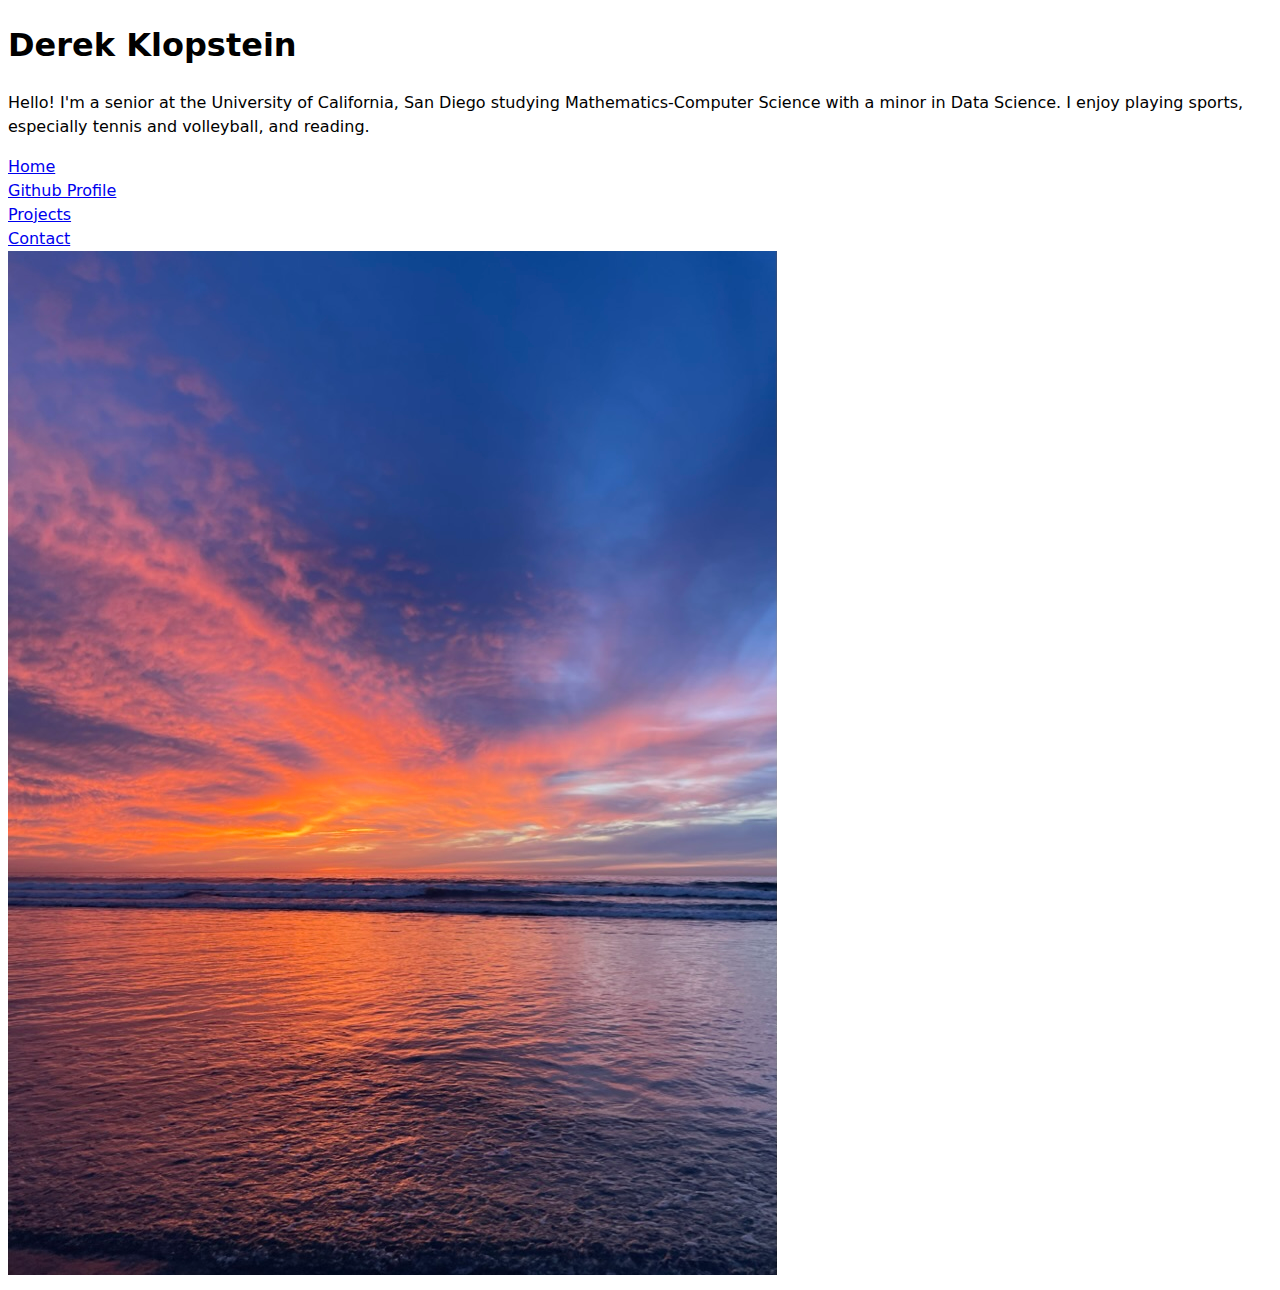
==== index.html @ 6f5805c2 "fixed home link" ====
<!DOCTYPE html>
<html lang="en">
<head>
    <meta charset="UTF-8">
    <meta name="viewport" content="width=device-width, initial-scale=1.0">
    <title>Derek Klopstein: Personal Site and Portfolio</title>
    <link rel="stylesheet" href="style.css">
</head>

<body>
    <h1>Derek Klopstein</h1>
    <p>Hello! I'm a senior at the University of California, San Diego studying Mathematics-Computer Science with a minor in Data Science. I enjoy playing sports, especially tennis and volleyball, and reading.</p>
    <nav>
        <a href="/portfolio/">Home</a><br>
        <a href="https://github.com/dklopstein" target="_blank">Github Profile</a><br>
        <a href="/portfolio/projects/">Projects</a><br>
        <a href="/portfolio/contact/">Contact</a>
    </nav>
    <img src="images/beach.jpeg" alt="sunset at the beach">
</body>
</html>
---- style.css ----
body {
    /* Set line height to 1.5 times the font size
         and use the OS’s UI font as the website font
       */
    font: 100%/1.5 system-ui;
  }
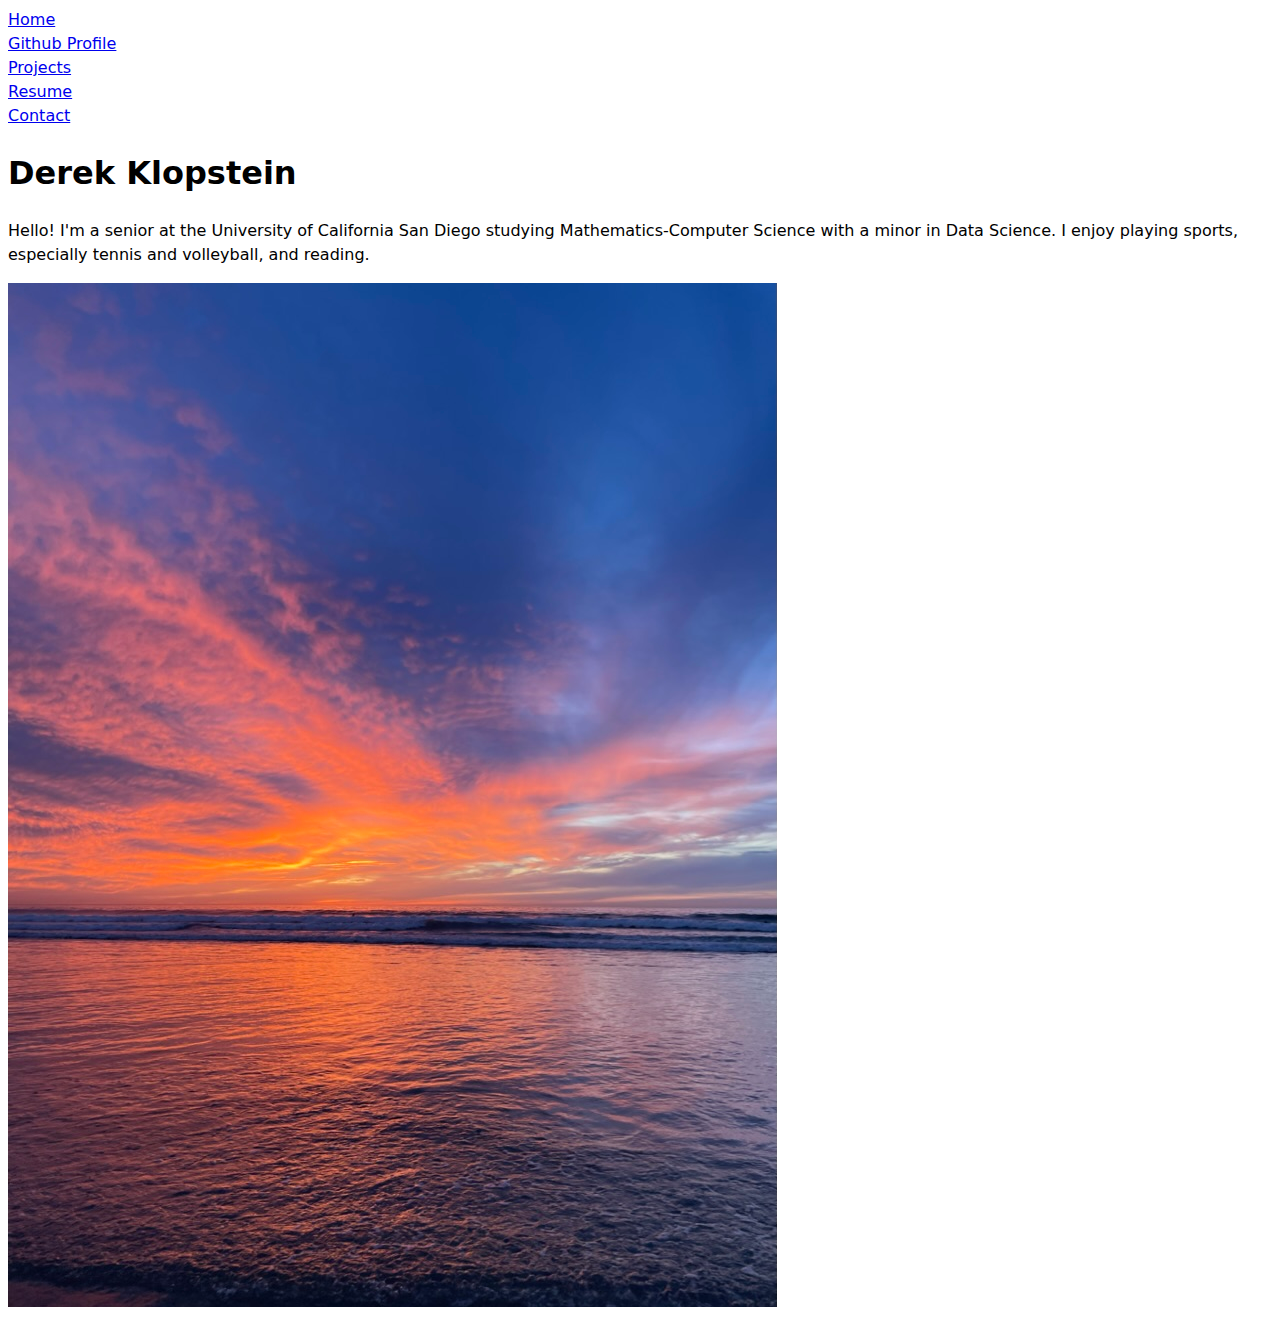
==== commit f924ebd1: "added resume page and move nav to top of pages" ====
--- a/index.html
+++ b/index.html
@@ -8,14 +8,15 @@
 </head>
 
 <body>
-    <h1>Derek Klopstein</h1>
-    <p>Hello! I'm a senior at the University of California, San Diego studying Mathematics-Computer Science with a minor in Data Science. I enjoy playing sports, especially tennis and volleyball, and reading.</p>
     <nav>
         <a href="/portfolio/">Home</a><br>
         <a href="https://github.com/dklopstein" target="_blank">Github Profile</a><br>
         <a href="/portfolio/projects/">Projects</a><br>
+        <a href="/portfolio/resume/">Resume</a><br>
         <a href="/portfolio/contact/">Contact</a>
     </nav>
+    <h1>Derek Klopstein</h1>
+    <p>Hello! I'm a senior at the University of California San Diego studying Mathematics-Computer Science with a minor in Data Science. I enjoy playing sports, especially tennis and volleyball, and reading.</p>
     <img src="images/beach.jpeg" alt="sunset at the beach">
 </body>
 </html>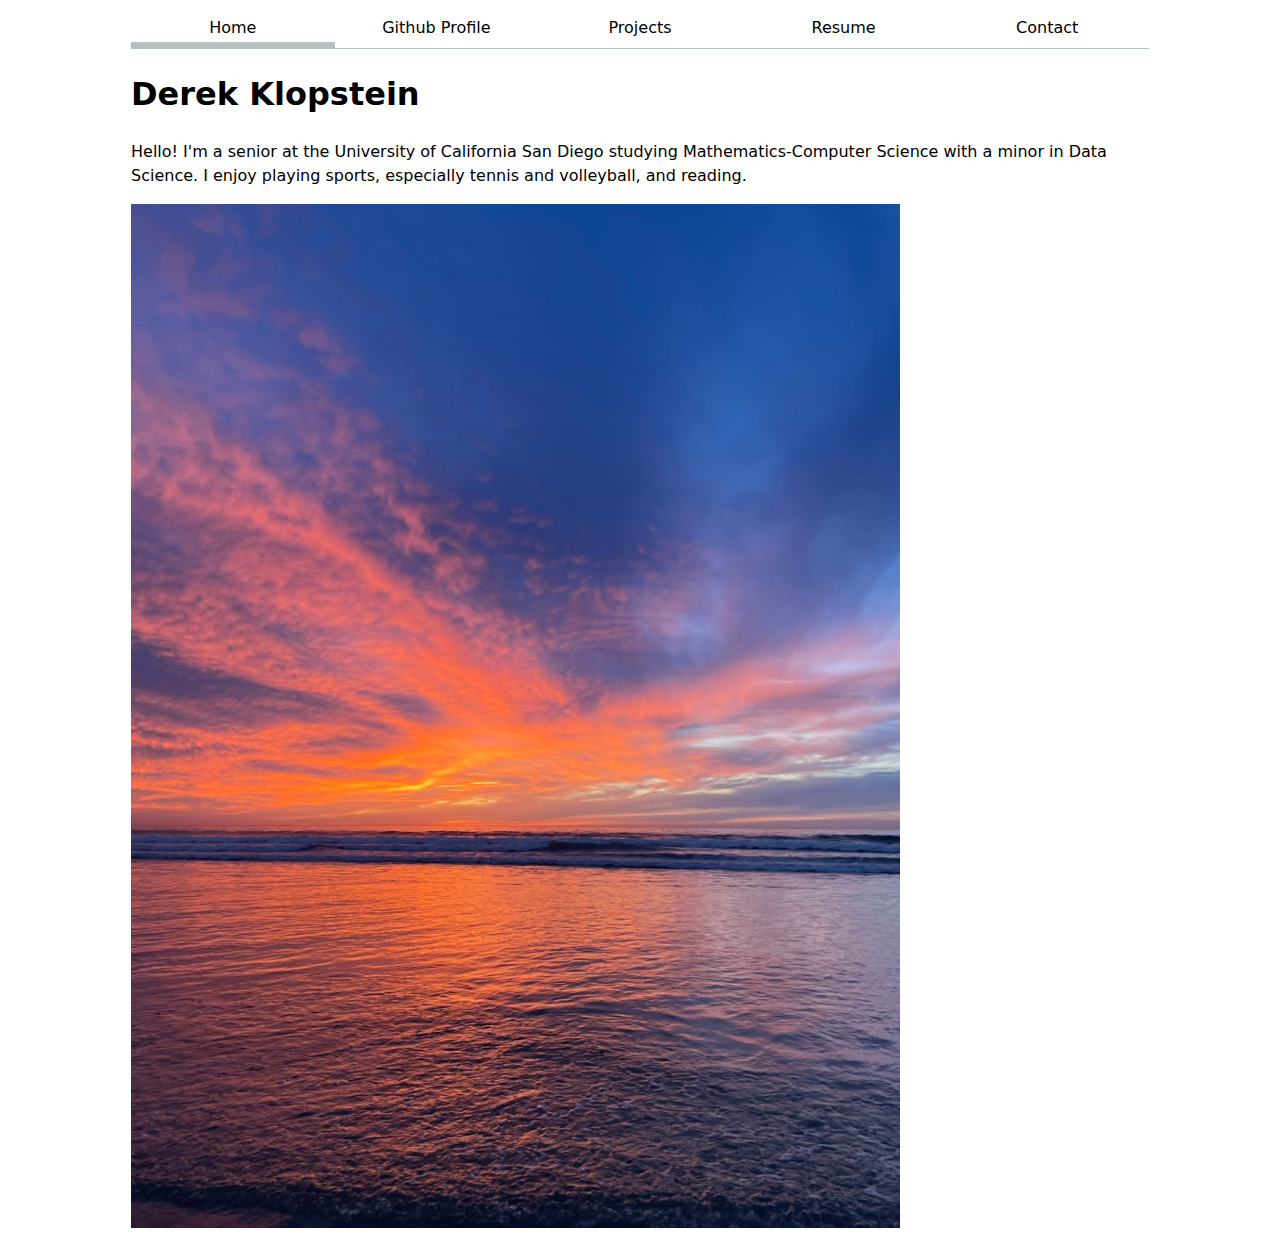
==== commit 88b285d9: "added style to nav" ====
--- a/index.html
+++ b/index.html
@@ -9,11 +9,13 @@
 
 <body>
     <nav>
-        <a href="/portfolio/">Home</a><br>
-        <a href="https://github.com/dklopstein" target="_blank">Github Profile</a><br>
-        <a href="/portfolio/projects/">Projects</a><br>
-        <a href="/portfolio/resume/">Resume</a><br>
-        <a href="/portfolio/contact/">Contact</a>
+        <ul>
+            <li><a class="current" href="/portfolio/">Home</a></li>
+            <li><a href="https://github.com/dklopstein" target="_blank">Github Profile</a></li>
+            <li><a href="/portfolio/projects/">Projects</a></li>
+            <li><a href="/portfolio/resume/">Resume</a></li>
+            <li><a href="/portfolio/contact/">Contact</a></li>
+        </ul>
     </nav>
     <h1>Derek Klopstein</h1>
     <p>Hello! I'm a senior at the University of California San Diego studying Mathematics-Computer Science with a minor in Data Science. I enjoy playing sports, especially tennis and volleyball, and reading.</p>
--- a/style.css
+++ b/style.css
@@ -3,4 +3,72 @@
          and use the OS’s UI font as the website font
        */
     font: 100%/1.5 system-ui;
-  }+    margin-inline: max(1em, (100% - 100ch) / 2);
+}
+
+/* Navigation Bar */
+ul, li {
+  display: contents;
+}
+
+nav {
+  display: flex;
+  margin-bottom: 0.5em;
+  border-bottom: 1px solid oklch(80% 3% 200);
+}
+
+a {
+  flex: 1;
+  text-decoration: none;
+  color: inherit;
+  text-align: center;
+  padding: 0.5em;
+}
+
+a:hover {
+  border-bottom: 0.4em solid var(--color-accent);
+  background-color: oklch(from var(--color-accent) 95% 5% h);
+  padding-bottom: 2px;
+}
+
+.current {
+  border-bottom: 0.4em solid oklch(80% 3% 200);
+  padding-bottom: 2px; 
+}
+
+/* Contact Page */
+/* Top-Down Layout */
+/* label, button, input, textarea {
+  font: inherit;
+  display: block;
+  width: 100%;
+  box-sizing: border-box;
+}
+
+label {
+  margin-block: 1em;
+} */
+
+/* Grid Layout */
+form {
+  display: grid;
+  grid-template-columns: auto 1fr;
+  gap: 1em;
+}
+
+label {
+  display: grid;
+  grid-template-columns: subgrid;
+  grid-column: 1 / -1;
+}
+
+button {
+  grid-column: 1 / -1;
+}
+
+
+/* Variables */
+html {
+  --color-accent: oklch(50% 0.2861 277.94);
+  accent-color: var(--color-accent);
+}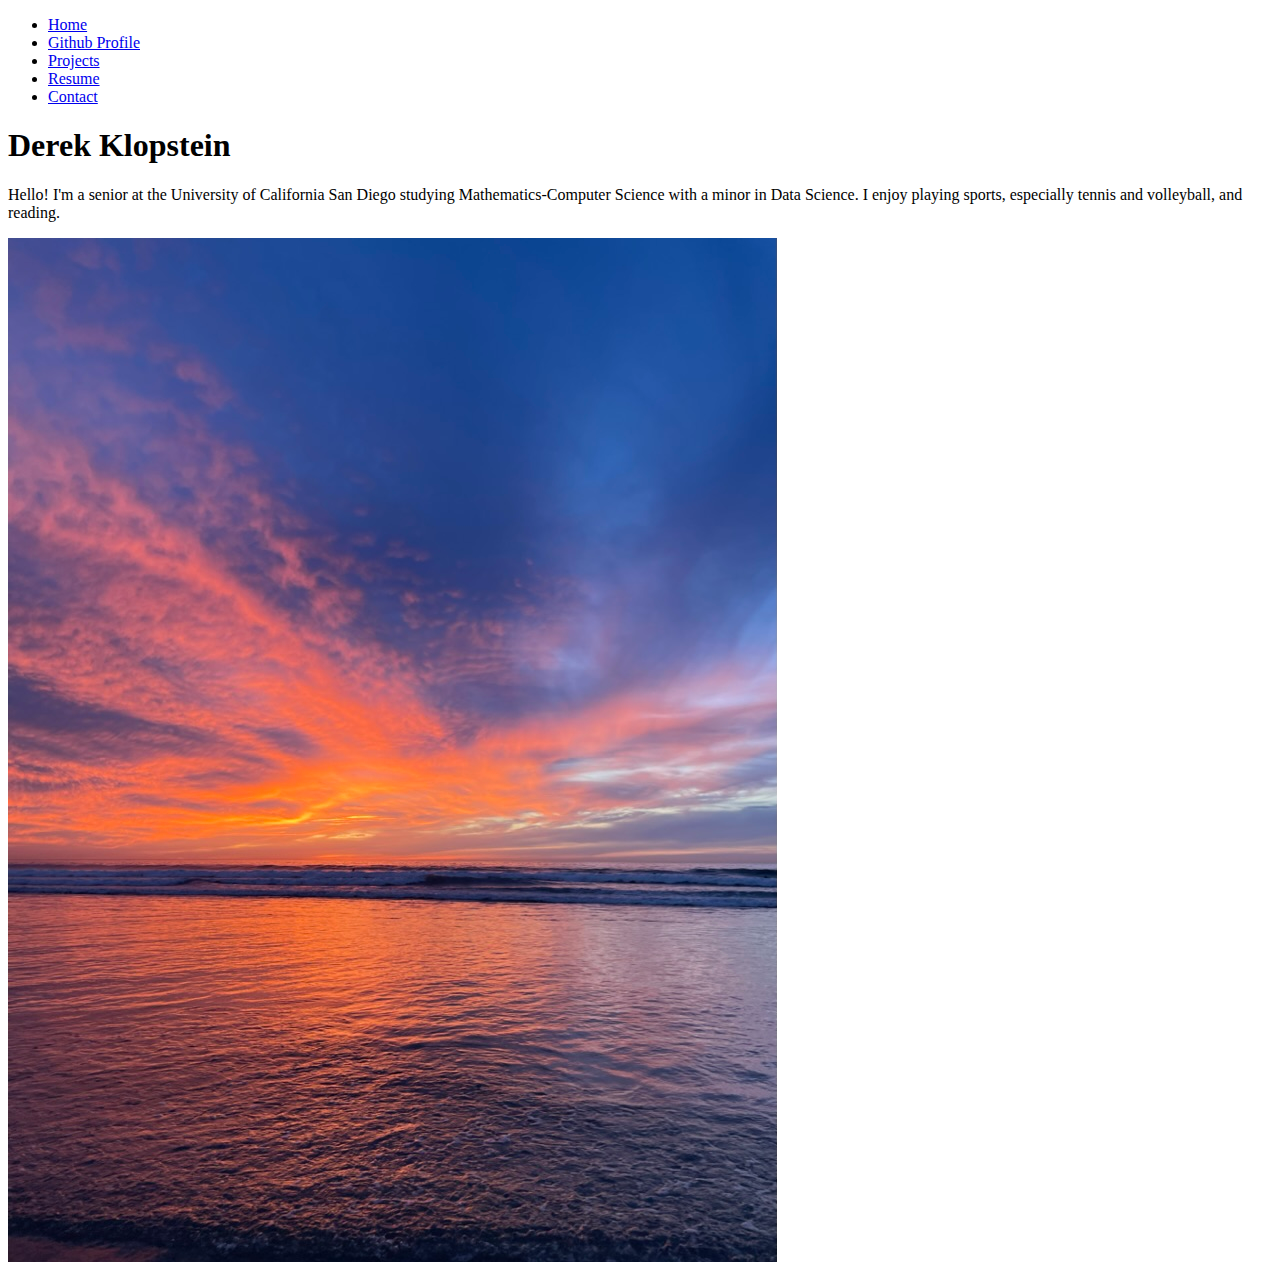
==== commit 036ed473: "linked global.js to all pages" ====
--- a/index.html
+++ b/index.html
@@ -4,7 +4,8 @@
     <meta charset="UTF-8">
     <meta name="viewport" content="width=device-width, initial-scale=1.0">
     <title>Derek Klopstein: Personal Site and Portfolio</title>
-    <link rel="stylesheet" href="style.css">
+    <link rel="stylesheet" href="/portfolio/style.css">
+    <script type="module" src="/portfolio/global.js"></script>
 </head>
 
 <body>
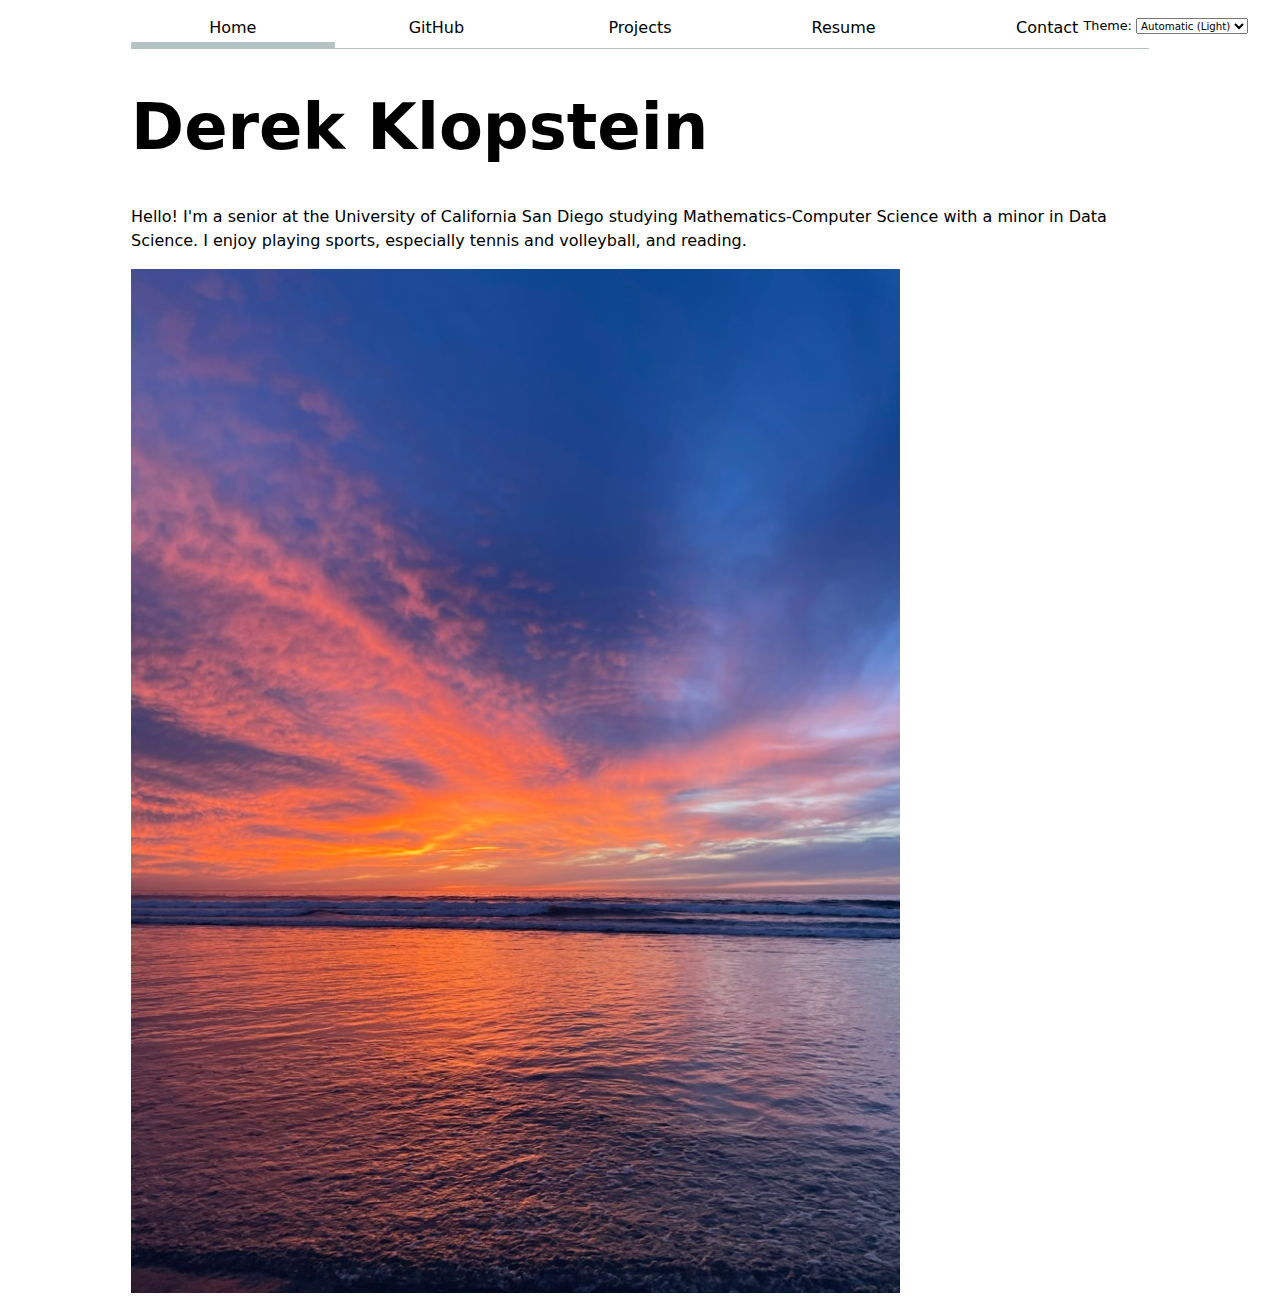
==== commit 4ede1afb: "updated nav and light/dark themes in global.js" ====
--- a/index.html
+++ b/index.html
@@ -1,23 +1,14 @@
 <!DOCTYPE html>
-<html lang="en">
+<html lang="en" class="home">
 <head>
     <meta charset="UTF-8">
     <meta name="viewport" content="width=device-width, initial-scale=1.0">
     <title>Derek Klopstein: Personal Site and Portfolio</title>
-    <link rel="stylesheet" href="/portfolio/style.css">
-    <script type="module" src="/portfolio/global.js"></script>
+    <link rel="stylesheet" href="style.css">
+    <script type="module" src="global.js"></script>
 </head>
 
 <body>
-    <nav>
-        <ul>
-            <li><a class="current" href="/portfolio/">Home</a></li>
-            <li><a href="https://github.com/dklopstein" target="_blank">Github Profile</a></li>
-            <li><a href="/portfolio/projects/">Projects</a></li>
-            <li><a href="/portfolio/resume/">Resume</a></li>
-            <li><a href="/portfolio/contact/">Contact</a></li>
-        </ul>
-    </nav>
     <h1>Derek Klopstein</h1>
     <p>Hello! I'm a senior at the University of California San Diego studying Mathematics-Computer Science with a minor in Data Science. I enjoy playing sports, especially tennis and volleyball, and reading.</p>
     <img src="images/beach.jpeg" alt="sunset at the beach">
--- a/style.css
+++ b/style.css
@@ -0,0 +1,180 @@
+/* Overall Changes */
+body {
+    /* Set line height to 1.5 times the font size
+         and use the OS’s UI font as the website font
+       */
+    font: 100%/1.5 system-ui;
+    margin-inline: max(1em, (100% - 100ch) / 2);
+}
+
+h1 {
+  font-size: 4rem;
+}
+
+h1, h2, h3, h4, h5, h6 {
+  line-height: 1.1;
+}
+
+html {
+  --color-accent: oklch(50% 0.2861 277.94);
+  accent-color: var(--color-accent);
+  color-scheme: light dark;
+}
+
+
+/* Navigation Bar */
+nav {
+  --border-color: oklch(50% 10% 200 / 40%);
+  & ul, & li {
+    display: contents;
+  }
+
+  display: flex;
+  margin-bottom: 0.5em;
+  border-bottom: 1px solid oklch(80% 3% 200);
+
+  & a {
+    flex: 1;
+    text-decoration: none;
+    color: inherit;
+    text-align: center;
+    padding: 0.5em;
+  
+    &.current {
+      border-bottom: 0.4em solid;
+      border-bottom-color: var(--border-color); 
+      padding-bottom: 2px; 
+    }
+  
+    &:hover {
+      border-bottom: 0.4em solid var(--color-accent);
+      background-color: color-mix(in oklch, var(--color-accent), canvas 90%);
+      padding-bottom: 2px;
+    }
+  }
+}
+
+
+/* Contact Page Grid Layout */
+form {
+  display: grid;
+  grid-template-columns: auto 1fr;
+  gap: 1em;
+}
+
+input, textarea, button {
+  font-family: inherit;
+}
+
+label {
+  display: grid;
+  grid-template-columns: subgrid;
+  grid-column: 1 / -1;
+}
+
+button {
+  grid-column: 1 / -1;
+}
+
+/* Projects Page */
+.projects {
+  display: grid;
+  grid-template-columns: repeat(auto-fill, minmax(15em, 1fr));
+  gap: 1em;
+}
+
+article {
+  grid-template-rows: subgrid;
+  grid-row: span 3;
+}
+
+h2 {
+  margin: 0;
+}
+
+
+/* Resume Page */
+section {
+  margin-bottom: 2rem;
+}
+
+section.introduction {
+  text-align: center;
+
+  & h1 {
+    margin-bottom: 0.5rem;
+  }
+
+  & ul {
+    list-style-type: none;
+    margin-top: 0;
+    margin-bottom: 1rem;
+  }
+
+  & li {
+    display: inline;
+    margin-right: 10px;
+    padding-right: 10px;
+    border-right: 1px solid;
+  }
+
+  & a {
+    text-decoration: none;
+    color: inherit;
+    text-align: center;
+    padding: 0.5em;
+  }
+}
+
+section.education {
+  & .degree {
+    margin: 0;
+    padding: 0;
+  }
+
+  & p.left {
+    margin: 0;
+  }
+
+  & p.right {
+    margin: 0;
+  }
+}
+
+section.skills-interests {
+  & ul {
+    list-style-type: none;
+    margin: 0;
+    padding: 0;
+  }
+}
+
+.clear{
+    clear: both;
+    overflow: hidden;
+    height: 0px;
+}
+
+.left {
+  float: left;
+}
+
+.right {
+  float: right;
+}
+
+
+/* Color Scheme Selector */
+label.color-scheme {
+  position: absolute;
+  top: 1rem;
+  right: 2rem;
+  font-family: inherit;
+  font-size: 80%;
+  display: inline;
+}
+
+select {
+  font-family: inherit;
+  font-size: 80%;
+}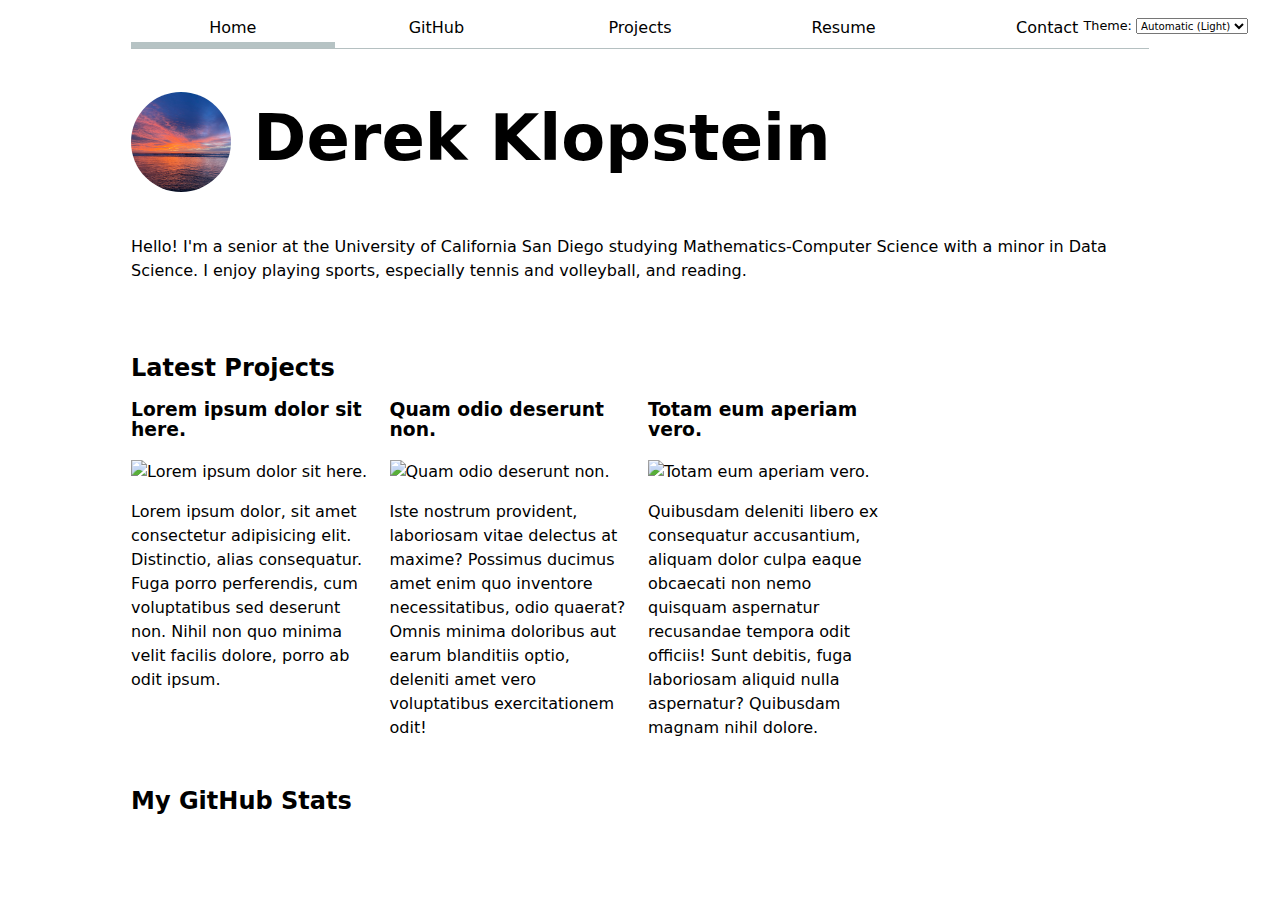
==== commit 1261cec2: "added latest projects and GitHub stats to home page" ====
--- a/index.html
+++ b/index.html
@@ -6,11 +6,24 @@
     <title>Derek Klopstein: Personal Site and Portfolio</title>
     <link rel="stylesheet" href="style.css">
     <script type="module" src="global.js"></script>
+    <script src="index.js" type="module" defer></script>
 </head>
 
 <body>
-    <h1>Derek Klopstein</h1>
+    <h1>
+        <img class="profile-photo" src="images/beach.jpeg" alt="sunset at the beach">
+        Derek Klopstein
+    </h1>
+    
     <p>Hello! I'm a senior at the University of California San Diego studying Mathematics-Computer Science with a minor in Data Science. I enjoy playing sports, especially tennis and volleyball, and reading.</p>
-    <img src="images/beach.jpeg" alt="sunset at the beach">
+    <br>
+    <h2 id="project-header">Latest Projects</h2>
+    <div class="projects">
+        <!-- Projects Inserted via projects.js from lib/projects.json -->
+    </div>
+    <h2 id="stats-header">My GitHub Stats</h2>
+    <div id="profile-stats">
+        <!-- Stats inserted via GitHub API -->
+    </div>
 </body>
 </html>--- a/style.css
+++ b/style.css
@@ -21,6 +21,40 @@
   color-scheme: light dark;
 }
 
+/* Home Page */
+img.profile-photo {
+  /* display: inline; */
+  vertical-align: middle;
+  width: 100px;
+  height: 100px;
+  border-radius: 50%;
+}
+
+#stats-header, #project-header {
+  margin-top: 2rem;
+}
+
+dl {
+  display: grid;
+  grid-template-columns: repeat(4, 1fr);
+  grid-template-rows: repeat(2);
+
+  & dt {
+    grid-row: 1;
+    font-size: 80%;
+    opacity: 50%;
+    text-align: left;
+    margin: 0;
+  }
+
+  & dd {
+    grid-row: 2;
+    text-align: left;
+    margin: 0;
+    font-size: 225%;
+    font-weight: lighter;
+  }
+}
 
 /* Navigation Bar */
 nav {
@@ -48,7 +82,7 @@
   
     &:hover {
       border-bottom: 0.4em solid var(--color-accent);
-      background-color: color-mix(in oklch, var(--color-accent), canvas 90%);
+      background-color: color-mix(in oklch, oklch(from var(--color-accent) l c h / calc(alpha - 0.4)), canvas 90%);
       padding-bottom: 2px;
     }
   }
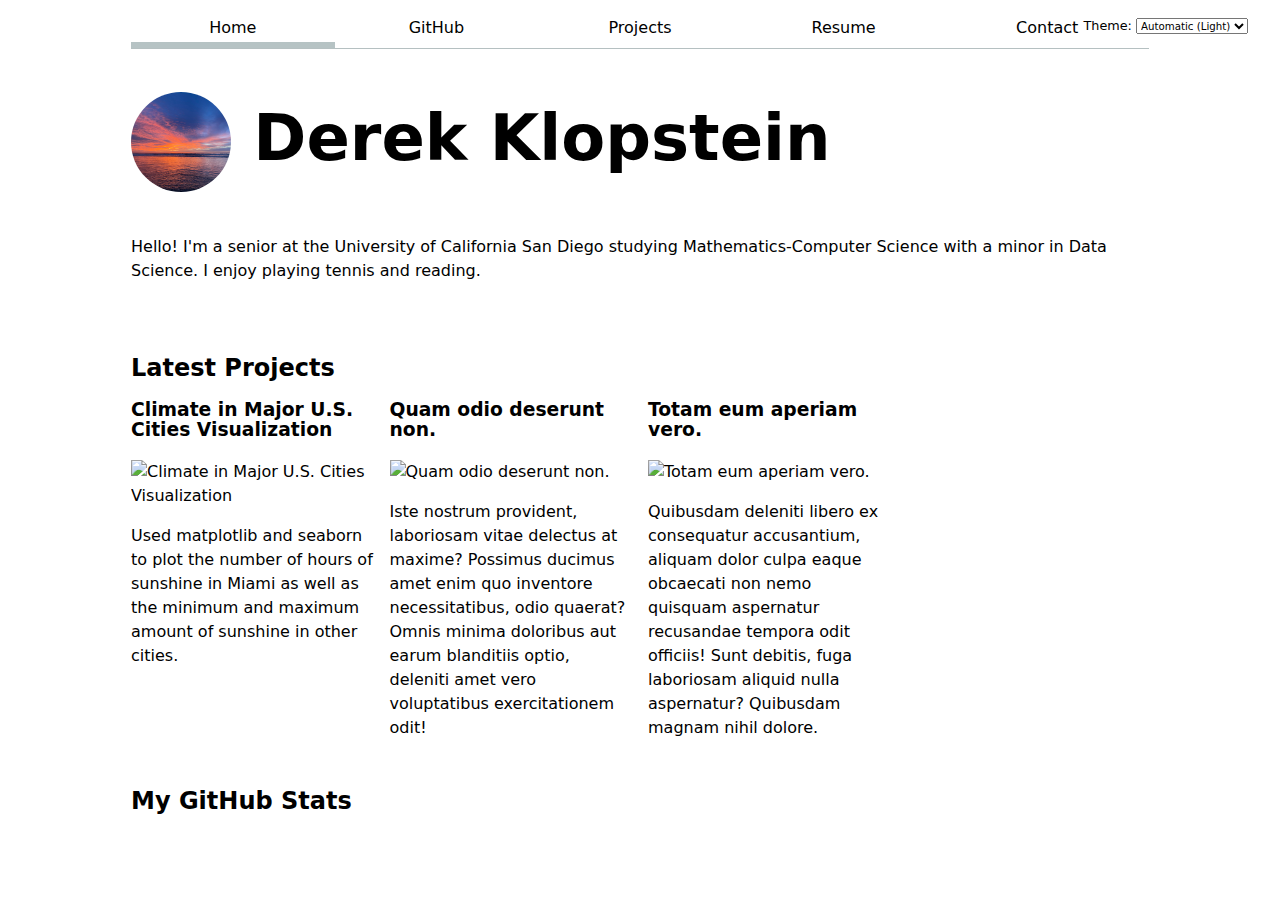
==== commit 748ea25e: "update home page bio to update pages" ====
--- a/index.html
+++ b/index.html
@@ -15,7 +15,7 @@
         Derek Klopstein
     </h1>
     
-    <p>Hello! I'm a senior at the University of California San Diego studying Mathematics-Computer Science with a minor in Data Science. I enjoy playing sports, especially tennis and volleyball, and reading.</p>
+    <p>Hello! I'm a senior at the University of California San Diego studying Mathematics-Computer Science with a minor in Data Science. I enjoy playing tennis and reading.</p>
     <br>
     <h2 id="project-header">Latest Projects</h2>
     <div class="projects">
--- a/style.css
+++ b/style.css
@@ -19,6 +19,14 @@
   --color-accent: oklch(50% 0.2861 277.94);
   accent-color: var(--color-accent);
   color-scheme: light dark;
+}
+
+.zoom {
+  transition: transform .2s;
+}
+
+.zoom:hover {
+  transform: scale(1.5);
 }
 
 /* Home Page */
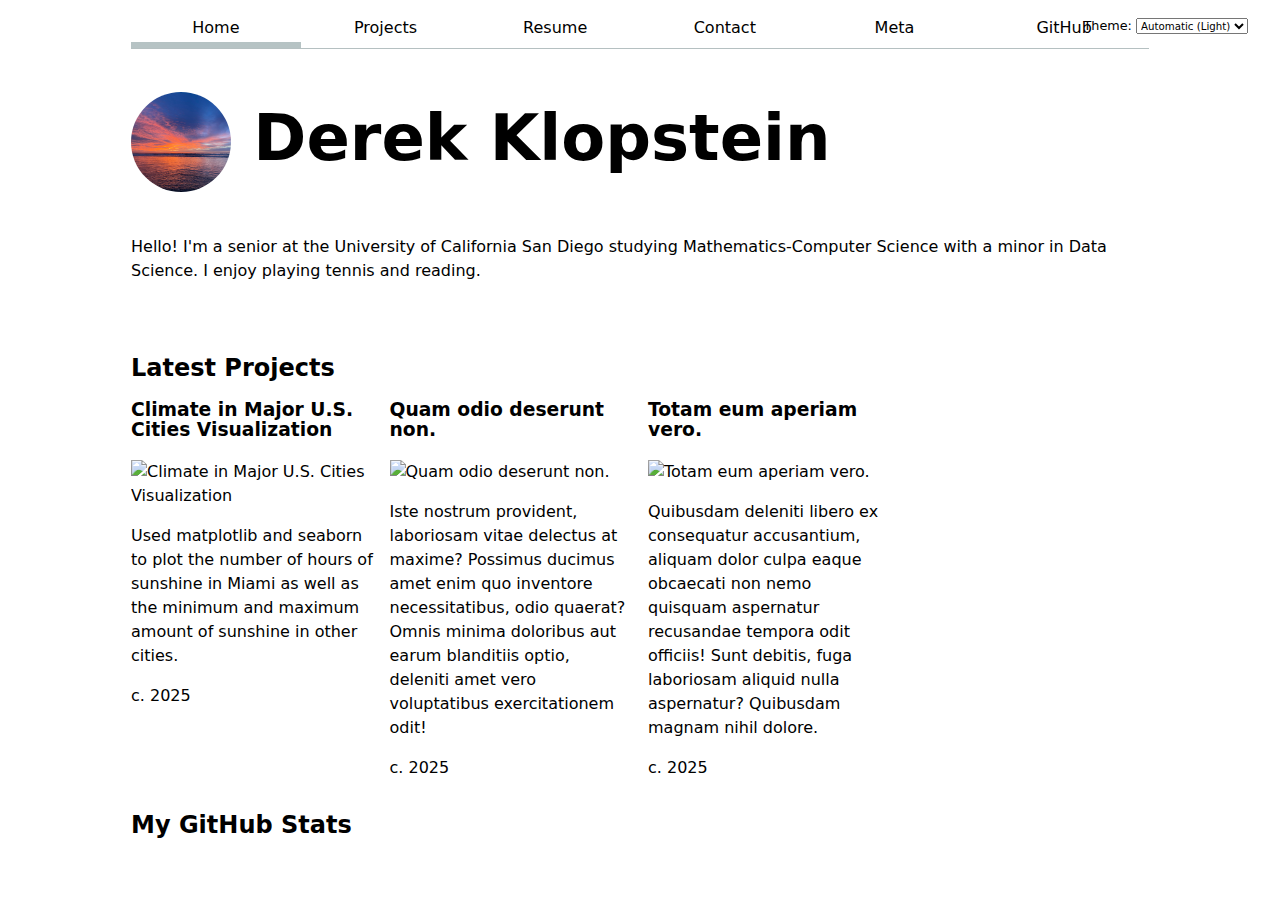
==== commit 7fd688c7: "standardized formatting using Prettier" ====
--- a/index.html
+++ b/index.html
@@ -1,29 +1,37 @@
 <!DOCTYPE html>
 <html lang="en" class="home">
-<head>
-    <meta charset="UTF-8">
-    <meta name="viewport" content="width=device-width, initial-scale=1.0">
+  <head>
+    <meta charset="UTF-8" />
+    <meta name="viewport" content="width=device-width, initial-scale=1.0" />
     <title>Derek Klopstein: Personal Site and Portfolio</title>
-    <link rel="stylesheet" href="style.css">
+    <link rel="stylesheet" href="style.css" />
     <script type="module" src="global.js"></script>
     <script src="index.js" type="module" defer></script>
-</head>
+  </head>
 
-<body>
+  <body>
     <h1>
-        <img class="profile-photo" src="images/beach.jpeg" alt="sunset at the beach">
-        Derek Klopstein
+      <img
+        class="profile-photo"
+        src="images/beach.jpeg"
+        alt="sunset at the beach"
+      />
+      Derek Klopstein
     </h1>
-    
-    <p>Hello! I'm a senior at the University of California San Diego studying Mathematics-Computer Science with a minor in Data Science. I enjoy playing tennis and reading.</p>
-    <br>
+
+    <p>
+      Hello! I'm a senior at the University of California San Diego studying
+      Mathematics-Computer Science with a minor in Data Science. I enjoy playing
+      tennis and reading.
+    </p>
+    <br />
     <h2 id="project-header">Latest Projects</h2>
     <div class="projects">
-        <!-- Projects Inserted via projects.js from lib/projects.json -->
+      <!-- Projects Inserted via projects.js from lib/projects.json -->
     </div>
     <h2 id="stats-header">My GitHub Stats</h2>
     <div id="profile-stats">
-        <!-- Stats inserted via GitHub API -->
+      <!-- Stats inserted via GitHub API -->
     </div>
-</body>
-</html>+  </body>
+</html>
--- a/style.css
+++ b/style.css
@@ -1,17 +1,22 @@
 /* Overall Changes */
 body {
-    /* Set line height to 1.5 times the font size
+  /* Set line height to 1.5 times the font size
          and use the OS’s UI font as the website font
        */
-    font: 100%/1.5 system-ui;
-    margin-inline: max(1em, (100% - 100ch) / 2);
+  font: 100%/1.5 system-ui;
+  margin-inline: max(1em, (100% - 100ch) / 2);
 }
 
 h1 {
   font-size: 4rem;
 }
 
-h1, h2, h3, h4, h5, h6 {
+h1,
+h2,
+h3,
+h4,
+h5,
+h6 {
   line-height: 1.1;
 }
 
@@ -22,7 +27,7 @@
 }
 
 .zoom {
-  transition: transform .2s;
+  transition: transform 0.2s;
 }
 
 .zoom:hover {
@@ -38,13 +43,14 @@
   border-radius: 50%;
 }
 
-#stats-header, #project-header {
+#stats-header,
+#project-header {
   margin-top: 2rem;
 }
 
 dl {
   display: grid;
-  grid-template-columns: repeat(4, 1fr);
+  grid-template-columns: repeat(6, 1fr);
   grid-template-rows: repeat(2);
 
   & dt {
@@ -67,7 +73,8 @@
 /* Navigation Bar */
 nav {
   --border-color: oklch(50% 10% 200 / 40%);
-  & ul, & li {
+  & ul,
+  & li {
     display: contents;
   }
 
@@ -81,22 +88,25 @@
     color: inherit;
     text-align: center;
     padding: 0.5em;
-  
+
     &.current {
       border-bottom: 0.4em solid;
-      border-bottom-color: var(--border-color); 
-      padding-bottom: 2px; 
+      border-bottom-color: var(--border-color);
+      padding-bottom: 2px;
     }
-  
+
     &:hover {
       border-bottom: 0.4em solid var(--color-accent);
-      background-color: color-mix(in oklch, oklch(from var(--color-accent) l c h / calc(alpha - 0.4)), canvas 90%);
+      background-color: color-mix(
+        in oklch,
+        oklch(from var(--color-accent) l c h / calc(alpha - 0.4)),
+        canvas 90%
+      );
       padding-bottom: 2px;
     }
   }
 }
 
-
 /* Contact Page Grid Layout */
 form {
   display: grid;
@@ -104,7 +114,9 @@
   gap: 1em;
 }
 
-input, textarea, button {
+input,
+textarea,
+button {
   font-family: inherit;
 }
 
@@ -133,7 +145,6 @@
 h2 {
   margin: 0;
 }
-
 
 /* Resume Page */
 section {
@@ -191,10 +202,10 @@
   }
 }
 
-.clear{
-    clear: both;
-    overflow: hidden;
-    height: 0px;
+.clear {
+  clear: both;
+  overflow: hidden;
+  height: 0px;
 }
 
 .left {
@@ -204,7 +215,6 @@
 .right {
   float: right;
 }
-
 
 /* Color Scheme Selector */
 label.color-scheme {
@@ -219,4 +229,157 @@
 select {
   font-family: inherit;
   font-size: 80%;
-}+}
+
+/* Projects SVG */
+#projects-pie-plot {
+  max-width: 20em;
+  margin-block: 2em;
+  overflow: visible;
+}
+
+span.swatch {
+  display: inline-block;
+  height: 1.5rem;
+  width: 1.5rem;
+  aspect-ratio: 1 / 1;
+  background-color: var(--color);
+  border-radius: 50%;
+  margin: 0.25rem;
+}
+
+ul.legend {
+  display: grid;
+  grid-template-columns: repeat(auto-fill, minmax(9em, 1fr));
+  border: 1px solid rgba(0, 0, 0, 0.297);
+  padding: 1rem;
+  margin: 1rem;
+  flex: 1;
+  align-self: center;
+}
+
+li.legend {
+  display: flex;
+  align-items: center;
+  gap: 2.5%;
+}
+
+div.legend-container {
+  display: flex;
+  gap: 5%;
+  align-items: start;
+}
+
+/* Projects Search Bar */
+input.search-bar {
+  width: 100%;
+  max-width: 100vw;
+  height: 3rem;
+  font-size: 1.2rem;
+  padding: 0.5rem 1rem;
+  margin: 1rem;
+  border: 2px solid #ccc;
+  border-radius: 8px;
+  outline: none;
+  transition: border-color 0.3s ease-in-out;
+}
+
+input.search-bar:focus {
+  border-color: #007bff; /* Highlight border when focused */
+  box-shadow: 0 0 8px rgba(0, 123, 255, 0.3); /* Adds a subtle glow */
+}
+
+/* Projects Pie Chart */
+svg {
+  &:has(path:hover) {
+    path:not(:hover) {
+      opacity: 0.5;
+    }
+  }
+}
+
+path {
+  transition: 300ms;
+  cursor: pointer;
+}
+
+.selected {
+  --color: oklch(50% 0.2861 277.94) !important;
+
+  &:is(path) {
+    fill: var(--color);
+  }
+}
+
+/* Meta Page */
+g.gridlines {
+  opacity: 10%;
+}
+
+dl.info {
+  display: grid;
+  grid-template-columns: auto 1fr;
+  gap: 0.5em 1em;
+  transition-duration: 500ms;
+  transition-property: opacity, visibility;
+}
+
+dl.info[hidden]:not(:hover, :focus-within) {
+  opacity: 0;
+  visibility: hidden;
+}
+
+dl.info dt {
+  font-weight: normal;
+  color: #4c4c4c; /* Less prominent labels */
+  margin: 0;
+}
+
+dl.info dd {
+  font-weight: bold;
+  font-size: 70%;
+  margin: 0;
+}
+
+.tooltip {
+  position: fixed;
+  top: 1em;
+  left: 1em;
+  background: rgba(255, 255, 255, 0.9);
+  box-shadow: 0 4px 8px rgba(0, 0, 0, 0.2);
+  border-radius: 6px;
+  backdrop-filter: blur(8px);
+  padding: 0.75em 1em;
+  font-size: 0.875rem;
+  color: #333;
+  pointer-events: none;
+  transition: opacity 0.2s ease-in-out;
+}
+
+circle {
+  transition: 200ms;
+  transform-origin: center;
+  transform-box: fill-box;
+}
+
+circle:hover {
+  transform: scale(1.5);
+}
+
+@keyframes marching-ants {
+  to {
+    stroke-dashoffset: -8; /* 5 + 3 */
+  }
+}
+
+.selection {
+  fill-opacity: 0.1;
+  stroke: black;
+  stroke-opacity: 0.7;
+  stroke-dasharray: 5 3;
+  animation: marching-ants 2s linear infinite;
+}
+
+circle.selected {
+  fill: #ff6b6b;
+}
